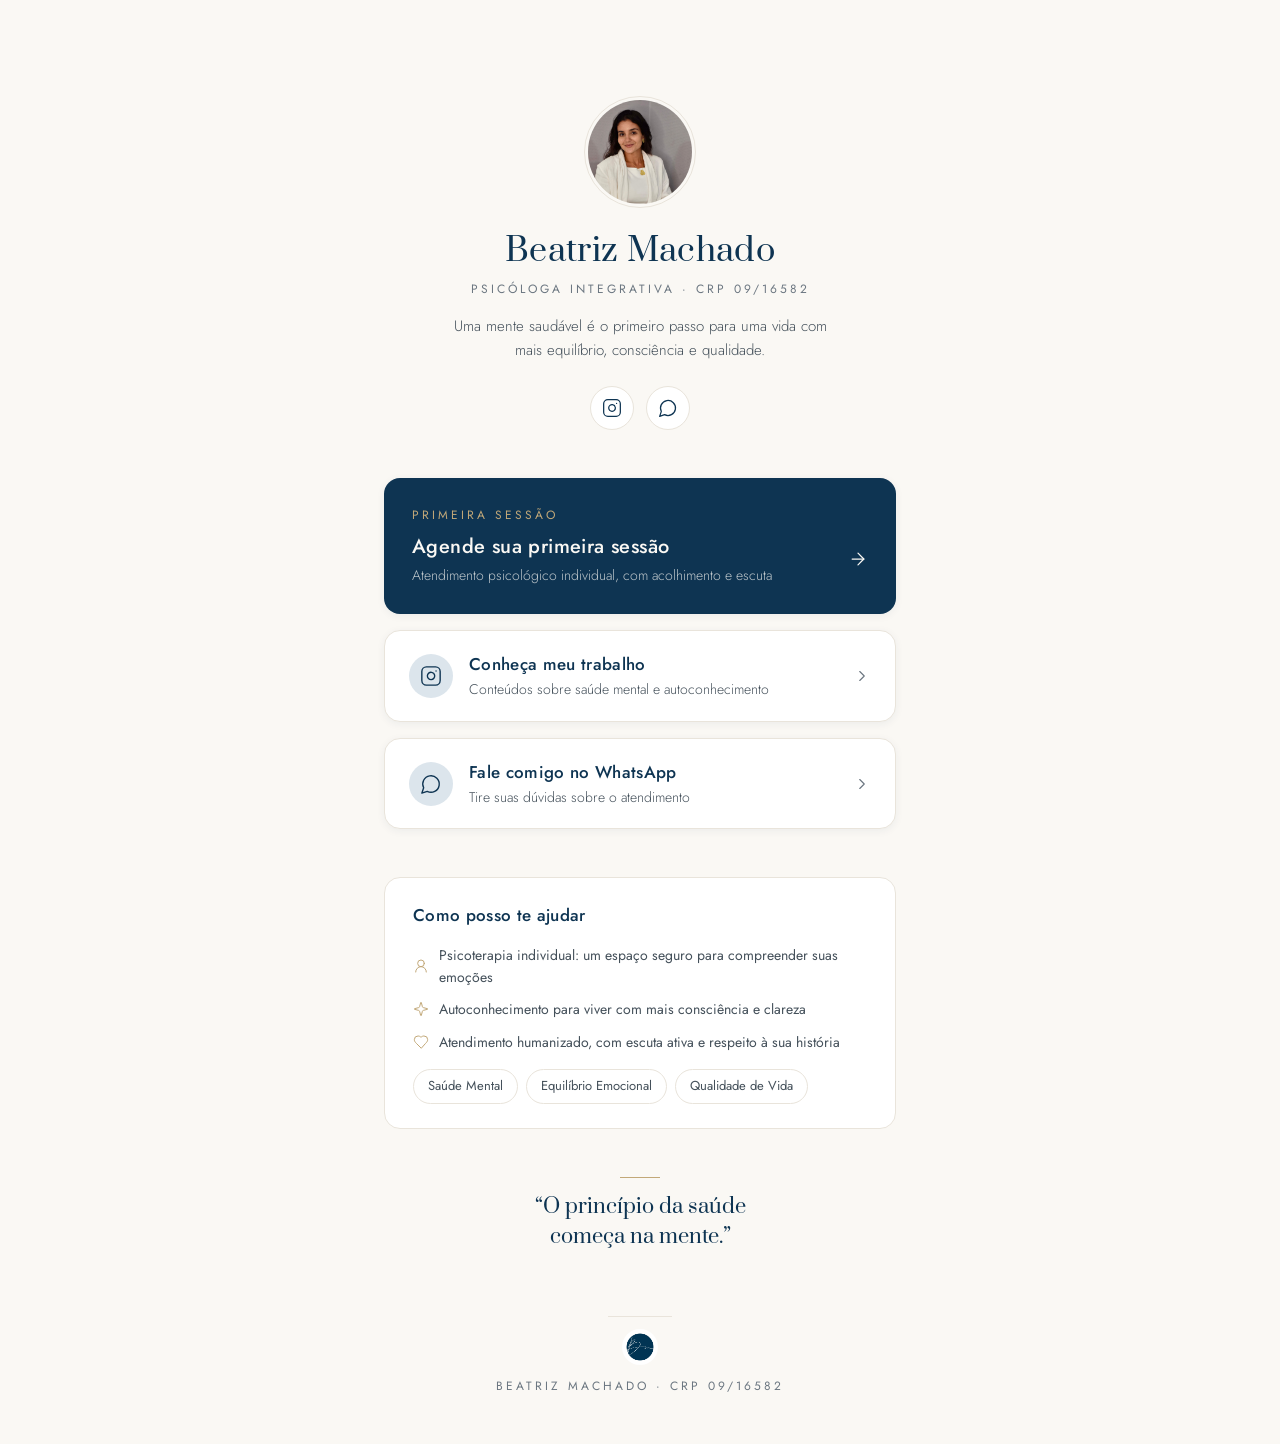
==== deploy/index.html @ 272bfee7 "Linktree Beatriz Machado: página de links, design system e materiais da marca - deploy/: versão está" ====
<!DOCTYPE html>
<html lang="pt-BR">
<head>
<meta charset="utf-8">
<meta name="viewport" content="width=device-width, initial-scale=1">
<!-- ============================================================
  ⚠️ ANTES DO DEPLOY, SUBSTITUA O WHATSAPP:
  busque por "5562999999999" e troque pelo número real
  com DDI + DDD (ex.: 5562912345678). Aparece 3x.
============================================================ -->
<title>Beatriz Machado · Psicóloga Integrativa</title>
<meta name="description" content="Psicóloga Integrativa que acredita que uma mente saudável é o primeiro passo para uma vida com mais equilíbrio, consciência e qualidade. Agende sua primeira sessão.">
<meta name="theme-color" content="#0E3452">
<meta property="og:type" content="website">
<meta property="og:title" content="Beatriz Machado · Psicóloga Integrativa">
<meta property="og:description" content="Uma mente saudável é o primeiro passo para uma vida com mais equilíbrio, consciência e qualidade. Agende sua primeira sessão.">
<meta property="og:image" content="assets/foto-1.jpeg">
<meta property="og:locale" content="pt_BR">
<link rel="icon" href="assets/logo-mark.jpeg" type="image/jpeg">
<link rel="preconnect" href="https://fonts.googleapis.com">
<link rel="preconnect" href="https://fonts.gstatic.com" crossorigin>
<link href="https://fonts.googleapis.com/css2?family=Prata&family=Jost:ital,wght@0,300;0,400;0,500;1,400&display=swap" rel="stylesheet">
<style>
  * { box-sizing: border-box; }
  body { margin: 0; background: #FAF8F4; font-family: 'Jost', sans-serif; color: #1F2A33; line-height: 1.6; }
  a { color: #0E3452; text-decoration: none; }
  main { max-width: 560px; margin: 0 auto; padding: 96px 24px 0; }

  @keyframes bmReveal { from { opacity: 0; transform: translateY(16px); } to { opacity: 1; transform: translateY(0); } }
  .reveal { animation: bmReveal 500ms cubic-bezier(0.25,0.1,0.25,1) both; }
  @media (prefers-reduced-motion: reduce) { * { animation: none !important; transition: none !important; } }

  /* Header */
  .bm-header { display: flex; flex-direction: column; align-items: center; text-align: center; }
  .bm-avatar { width: 112px; height: 112px; border-radius: 50%; padding: 3px; background: #FAF8F4; border: 1px solid #E9E4DB; }
  .bm-avatar img { width: 100%; height: 100%; border-radius: 50%; object-fit: cover; object-position: 50% 20%; }
  .bm-name { font-family: 'Prata', serif; font-weight: 400; font-size: 32px; line-height: 1.2; letter-spacing: 0.01em; color: #0E3452; margin: 24px 0 0; }
  .bm-caption { font-size: 12px; letter-spacing: 0.25em; text-transform: uppercase; color: #6B7680; margin: 10px 0 0; }
  .bm-bio { font-size: 15px; font-weight: 300; color: #44505A; margin: 14px 0 0; max-width: 400px; text-wrap: pretty; }

  /* Social buttons */
  .bm-socials { display: flex; gap: 12px; margin-top: 24px; }
  .bm-social { width: 44px; height: 44px; border-radius: 999px; border: 1px solid #E9E4DB; background: #FFFFFF; display: flex; align-items: center; justify-content: center; color: #0E3452; transition: background 200ms cubic-bezier(0.25,0.1,0.25,1), color 200ms, border-color 200ms; }
  .bm-social:hover { background: #0E3452; color: #FAF8F4; border-color: #0E3452; }

  /* CTA destaque */
  .bm-cta { display: block; margin-top: 48px; background: #0E3452; border-radius: 16px; padding: 28px; color: #FAF8F4; box-shadow: 0 2px 8px rgba(14,52,82,0.06); transition: transform 200ms cubic-bezier(0.25,0.1,0.25,1), box-shadow 200ms, background 200ms; }
  .bm-cta:hover { transform: translateY(-2px); box-shadow: 0 12px 32px rgba(14,52,82,0.14); background: #092539; color: #FAF8F4; }
  .bm-cta:active { transform: translateY(0) scale(0.99); }
  .bm-cta-kicker { margin: 0; font-size: 12px; letter-spacing: 0.25em; text-transform: uppercase; color: #C2A878; }
  .bm-cta-row { display: flex; align-items: center; justify-content: space-between; gap: 16px; margin-top: 8px; }
  .bm-cta-title { margin: 0; font-weight: 500; font-size: 20px; letter-spacing: 0.02em; line-height: 1.35; }
  .bm-cta-sub { margin: 4px 0 0; font-size: 14px; font-weight: 300; color: rgba(250,248,244,0.75); }

  /* Links */
  .bm-links { display: flex; flex-direction: column; gap: 16px; margin-top: 16px; }
  .bm-link { display: flex; align-items: center; gap: 16px; background: #FFFFFF; border: 1px solid #E9E4DB; border-radius: 16px; padding: 20px 24px; min-height: 76px; box-shadow: 0 2px 8px rgba(14,52,82,0.06); transition: transform 200ms cubic-bezier(0.25,0.1,0.25,1), box-shadow 200ms; }
  .bm-link:hover { transform: translateY(-2px); box-shadow: 0 6px 20px rgba(14,52,82,0.10); }
  .bm-link:active { transform: translateY(0) scale(0.99); }
  .bm-link-icon { width: 44px; height: 44px; border-radius: 999px; background: #DCE5EC; display: flex; align-items: center; justify-content: center; color: #0E3452; flex-shrink: 0; }
  .bm-link-body { flex: 1; min-width: 0; }
  .bm-link-title { display: block; font-weight: 500; font-size: 17px; letter-spacing: 0.02em; color: #0E3452; }
  .bm-link-desc { display: block; font-size: 14px; font-weight: 300; color: #44505A; }

  /* Card informativo */
  .bm-card { background: #FFFFFF; border: 1px solid #E9E4DB; border-radius: 16px; padding: 24px 28px; margin-top: 48px; }
  .bm-card-title { margin: 0; font-weight: 500; font-size: 17px; letter-spacing: 0.02em; color: #0E3452; }
  .bm-card-rows { display: flex; flex-direction: column; gap: 10px; margin-top: 14px; font-size: 14px; color: #44505A; }
  .bm-card-row { display: flex; align-items: center; gap: 10px; }
  .bm-card-row svg { flex-shrink: 0; }
  .bm-tags { display: flex; gap: 8px; margin-top: 16px; flex-wrap: wrap; }
  .bm-tag { font-size: 13px; padding: 6px 14px; border-radius: 999px; border: 1px solid #E9E4DB; color: #44505A; }

  /* Frase da marca */
  .bm-quote { display: flex; flex-direction: column; align-items: center; gap: 14px; margin-top: 48px; text-align: center; }
  .bm-quote-rule { width: 40px; height: 1px; background: #C2A878; }
  .bm-quote-text { margin: 0; font-family: 'Prata', serif; font-weight: 400; font-size: 20px; line-height: 1.5; color: #0E3452; max-width: 380px; text-wrap: balance; }

  /* Footer */
  .bm-footer { display: flex; flex-direction: column; align-items: center; gap: 12px; padding: 64px 0 48px; text-align: center; }
  .bm-footer-rule { width: 64px; height: 1px; background: #E9E4DB; }
  .bm-footer img { width: 36px; height: 36px; border-radius: 50%; object-fit: cover; }
  .bm-footer p { margin: 0; font-size: 12px; letter-spacing: 0.25em; text-transform: uppercase; color: #6B7680; }

  .d1 { animation-delay: 80ms; } .d2 { animation-delay: 160ms; } .d3 { animation-delay: 240ms; }
  .d4 { animation-delay: 400ms; } .d5 { animation-delay: 480ms; }
</style>
</head>
<body>
<main>

  <!-- Header -->
  <header class="bm-header reveal">
    <div class="bm-avatar">
      <img src="assets/foto-1.jpeg" alt="Beatriz Machado">
    </div>
    <h1 class="bm-name">Beatriz Machado</h1>
    <p class="bm-caption">Psicóloga Integrativa · CRP 09/16582</p>
    <p class="bm-bio">Uma mente saudável é o primeiro passo para uma vida com mais equilíbrio, consciência e qualidade.</p>
    <div class="bm-socials">
      <a class="bm-social" href="https://www.instagram.com/beatriz.machadoa/" target="_blank" rel="noopener" aria-label="Instagram">
        <svg width="20" height="20" viewBox="0 0 24 24" fill="none" stroke="currentColor" stroke-width="1.5" stroke-linecap="round" stroke-linejoin="round"><rect width="20" height="20" x="2" y="2" rx="5" ry="5"/><path d="M16 11.37A4 4 0 1 1 12.63 8 4 4 0 0 1 16 11.37z"/><line x1="17.5" x2="17.51" y1="6.5" y2="6.5"/></svg>
      </a>
      <a class="bm-social" href="https://wa.me/5562999999999" target="_blank" rel="noopener" aria-label="WhatsApp">
        <svg width="20" height="20" viewBox="0 0 24 24" fill="none" stroke="currentColor" stroke-width="1.5" stroke-linecap="round" stroke-linejoin="round"><path d="M7.9 20A9 9 0 1 0 4 16.1L2 22Z"/></svg>
      </a>
    </div>
  </header>

  <!-- CTA destaque -->
  <a class="bm-cta reveal d1" href="https://wa.me/5562999999999" target="_blank" rel="noopener">
    <p class="bm-cta-kicker">Primeira sessão</p>
    <div class="bm-cta-row">
      <div>
        <p class="bm-cta-title">Agende sua primeira sessão</p>
        <p class="bm-cta-sub">Atendimento psicológico individual, com acolhimento e escuta</p>
      </div>
      <svg width="20" height="20" viewBox="0 0 24 24" fill="none" stroke="currentColor" stroke-width="1.5" stroke-linecap="round" stroke-linejoin="round" style="flex-shrink: 0;"><path d="M5 12h14"/><path d="m12 5 7 7-7 7"/></svg>
    </div>
  </a>

  <!-- Links -->
  <nav class="bm-links">
    <a class="bm-link reveal d2" href="https://www.instagram.com/beatriz.machadoa/" target="_blank" rel="noopener">
      <span class="bm-link-icon">
        <svg width="22" height="22" viewBox="0 0 24 24" fill="none" stroke="currentColor" stroke-width="1.5" stroke-linecap="round" stroke-linejoin="round"><rect width="20" height="20" x="2" y="2" rx="5" ry="5"/><path d="M16 11.37A4 4 0 1 1 12.63 8 4 4 0 0 1 16 11.37z"/><line x1="17.5" x2="17.51" y1="6.5" y2="6.5"/></svg>
      </span>
      <span class="bm-link-body">
        <span class="bm-link-title">Conheça meu trabalho</span>
        <span class="bm-link-desc">Conteúdos sobre saúde mental e autoconhecimento</span>
      </span>
      <svg width="18" height="18" viewBox="0 0 24 24" fill="none" stroke="#6B7680" stroke-width="1.5" stroke-linecap="round" stroke-linejoin="round" style="flex-shrink: 0;"><path d="m9 18 6-6-6-6"/></svg>
    </a>
    <a class="bm-link reveal d3" href="https://wa.me/5562999999999" target="_blank" rel="noopener">
      <span class="bm-link-icon">
        <svg width="22" height="22" viewBox="0 0 24 24" fill="none" stroke="currentColor" stroke-width="1.5" stroke-linecap="round" stroke-linejoin="round"><path d="M7.9 20A9 9 0 1 0 4 16.1L2 22Z"/></svg>
      </span>
      <span class="bm-link-body">
        <span class="bm-link-title">Fale comigo no WhatsApp</span>
        <span class="bm-link-desc">Tire suas dúvidas sobre o atendimento</span>
      </span>
      <svg width="18" height="18" viewBox="0 0 24 24" fill="none" stroke="#6B7680" stroke-width="1.5" stroke-linecap="round" stroke-linejoin="round" style="flex-shrink: 0;"><path d="m9 18 6-6-6-6"/></svg>
    </a>
  </nav>

  <!-- Card informativo -->
  <section class="bm-card reveal d4">
    <p class="bm-card-title">Como posso te ajudar</p>
    <div class="bm-card-rows">
      <div class="bm-card-row">
        <svg width="16" height="16" viewBox="0 0 24 24" fill="none" stroke="#C2A878" stroke-width="1.5" stroke-linecap="round" stroke-linejoin="round"><circle cx="12" cy="8" r="5"/><path d="M20 21a8 8 0 0 0-16 0"/></svg>
        Psicoterapia individual: um espaço seguro para compreender suas emoções
      </div>
      <div class="bm-card-row">
        <svg width="16" height="16" viewBox="0 0 24 24" fill="none" stroke="#C2A878" stroke-width="1.5" stroke-linecap="round" stroke-linejoin="round"><path d="M9.937 15.5A2 2 0 0 0 8.5 14.063l-6.135-1.582a.5.5 0 0 1 0-.962L8.5 9.936A2 2 0 0 0 9.937 8.5l1.582-6.135a.5.5 0 0 1 .963 0L14.063 8.5A2 2 0 0 0 15.5 9.937l6.135 1.581a.5.5 0 0 1 0 .964L15.5 14.063a2 2 0 0 0-1.437 1.437l-1.582 6.135a.5.5 0 0 1-.963 0z"/></svg>
        Autoconhecimento para viver com mais consciência e clareza
      </div>
      <div class="bm-card-row">
        <svg width="16" height="16" viewBox="0 0 24 24" fill="none" stroke="#C2A878" stroke-width="1.5" stroke-linecap="round" stroke-linejoin="round"><path d="M19 14c1.49-1.46 3-3.21 3-5.5A5.5 5.5 0 0 0 16.5 3c-1.76 0-3 .5-4.5 2-1.5-1.5-2.74-2-4.5-2A5.5 5.5 0 0 0 2 8.5c0 2.3 1.5 4.05 3 5.5l7 7Z"/></svg>
        Atendimento humanizado, com escuta ativa e respeito à sua história
      </div>
    </div>
    <div class="bm-tags">
      <span class="bm-tag">Saúde Mental</span>
      <span class="bm-tag">Equilíbrio Emocional</span>
      <span class="bm-tag">Qualidade de Vida</span>
    </div>
  </section>

  <!-- Frase da marca -->
  <section class="bm-quote reveal d5">
    <div class="bm-quote-rule"></div>
    <p class="bm-quote-text">“O princípio da saúde começa na mente.”</p>
  </section>

  <!-- Footer -->
  <footer class="bm-footer">
    <div class="bm-footer-rule"></div>
    <img src="assets/logo-mark.jpeg" alt="">
    <p>Beatriz Machado · CRP 09/16582</p>
  </footer>
</main>
</body>
</html>
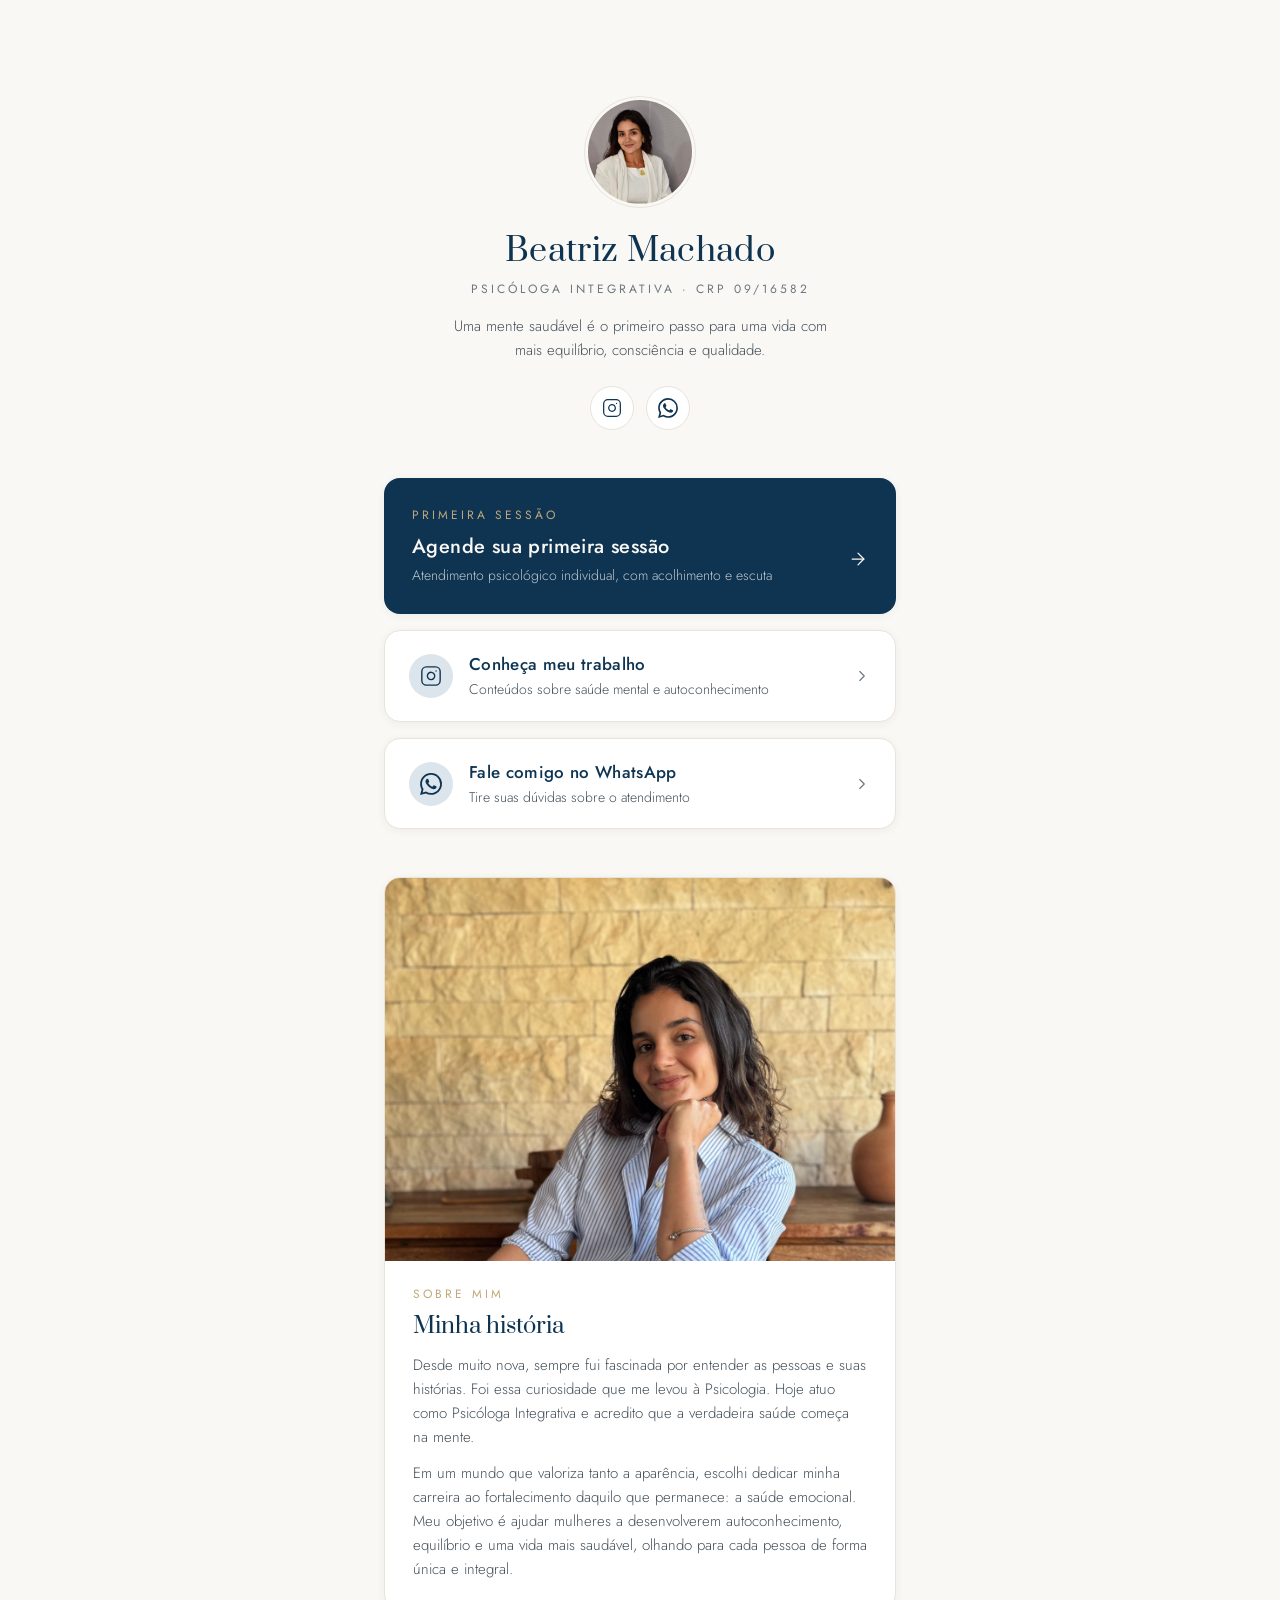
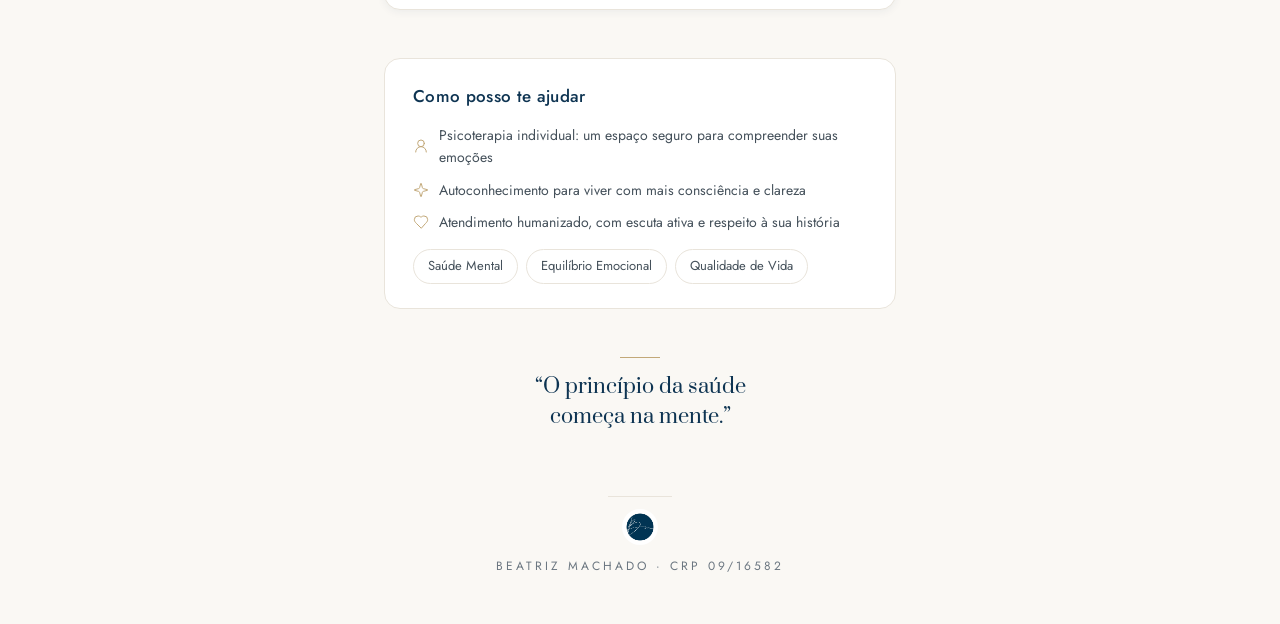
==== commit 0fea70ee: "Ícone oficial do WhatsApp + seção Minha história com foto e bio - Substitui o balão genérico pelo lo" ====
--- a/deploy/index.html
+++ b/deploy/index.html
@@ -62,6 +62,14 @@
   .bm-link-title { display: block; font-weight: 500; font-size: 17px; letter-spacing: 0.02em; color: #0E3452; }
   .bm-link-desc { display: block; font-size: 14px; font-weight: 300; color: #44505A; }
 
+  /* Sobre mim */
+  .bm-about { background: #FFFFFF; border: 1px solid #E9E4DB; border-radius: 16px; margin-top: 48px; overflow: hidden; box-shadow: 0 2px 8px rgba(14,52,82,0.06); }
+  .bm-about-photo { width: 100%; aspect-ratio: 4 / 3; object-fit: cover; object-position: 50% 28%; display: block; }
+  .bm-about-body { padding: 24px 28px 28px; }
+  .bm-about-kicker { margin: 0; font-size: 12px; letter-spacing: 0.25em; text-transform: uppercase; color: #C2A878; }
+  .bm-about-title { margin: 8px 0 0; font-family: 'Prata', serif; font-weight: 400; font-size: 22px; line-height: 1.3; color: #0E3452; }
+  .bm-about-text { margin: 12px 0 0; font-size: 15px; font-weight: 300; color: #44505A; text-wrap: pretty; }
+
   /* Card informativo */
   .bm-card { background: #FFFFFF; border: 1px solid #E9E4DB; border-radius: 16px; padding: 24px 28px; margin-top: 48px; }
   .bm-card-title { margin: 0; font-weight: 500; font-size: 17px; letter-spacing: 0.02em; color: #0E3452; }
@@ -83,7 +91,7 @@
   .bm-footer p { margin: 0; font-size: 12px; letter-spacing: 0.25em; text-transform: uppercase; color: #6B7680; }
 
   .d1 { animation-delay: 80ms; } .d2 { animation-delay: 160ms; } .d3 { animation-delay: 240ms; }
-  .d4 { animation-delay: 400ms; } .d5 { animation-delay: 480ms; }
+  .d4 { animation-delay: 400ms; } .d5 { animation-delay: 480ms; } .d6 { animation-delay: 560ms; }
 </style>
 </head>
 <body>
@@ -102,7 +110,7 @@
         <svg width="20" height="20" viewBox="0 0 24 24" fill="none" stroke="currentColor" stroke-width="1.5" stroke-linecap="round" stroke-linejoin="round"><rect width="20" height="20" x="2" y="2" rx="5" ry="5"/><path d="M16 11.37A4 4 0 1 1 12.63 8 4 4 0 0 1 16 11.37z"/><line x1="17.5" x2="17.51" y1="6.5" y2="6.5"/></svg>
       </a>
       <a class="bm-social" href="https://wa.me/5562999999999" target="_blank" rel="noopener" aria-label="WhatsApp">
-        <svg width="20" height="20" viewBox="0 0 24 24" fill="none" stroke="currentColor" stroke-width="1.5" stroke-linecap="round" stroke-linejoin="round"><path d="M7.9 20A9 9 0 1 0 4 16.1L2 22Z"/></svg>
+        <svg width="20" height="20" viewBox="0 0 24 24" fill="currentColor"><path d="M17.472 14.382c-.297-.149-1.758-.867-2.03-.967-.273-.099-.471-.148-.67.15-.197.297-.767.966-.94 1.164-.173.199-.347.223-.644.075-.297-.15-1.255-.463-2.39-1.475-.883-.788-1.48-1.761-1.653-2.059-.173-.297-.018-.458.13-.606.134-.133.298-.347.446-.52.149-.174.198-.298.298-.497.099-.198.05-.371-.025-.52-.075-.149-.669-1.612-.916-2.207-.242-.579-.487-.5-.669-.51-.173-.008-.371-.01-.57-.01-.198 0-.52.074-.792.372-.272.297-1.04 1.016-1.04 2.479 0 1.462 1.065 2.875 1.213 3.074.149.198 2.096 3.2 5.077 4.487.709.306 1.262.489 1.694.625.712.227 1.36.195 1.871.118.571-.085 1.758-.719 2.006-1.413.248-.694.248-1.289.173-1.413-.074-.124-.272-.198-.57-.347m-5.421 7.403h-.004a9.87 9.87 0 0 1-5.031-1.378l-.361-.214-3.741.982.998-3.648-.235-.374a9.86 9.86 0 0 1-1.51-5.26c.001-5.45 4.436-9.884 9.888-9.884 2.64 0 5.122 1.03 6.988 2.898a9.825 9.825 0 0 1 2.893 6.994c-.003 5.45-4.437 9.884-9.885 9.884m8.413-18.297A11.815 11.815 0 0 0 12.05 0C5.495 0 .16 5.335.157 11.892c0 2.096.547 4.142 1.588 5.945L.057 24l6.305-1.654a11.882 11.882 0 0 0 5.683 1.448h.005c6.554 0 11.89-5.335 11.893-11.893a11.821 11.821 0 0 0-3.48-8.413Z"/></svg>
       </a>
     </div>
   </header>
@@ -133,7 +141,7 @@
     </a>
     <a class="bm-link reveal d3" href="https://wa.me/5562999999999" target="_blank" rel="noopener">
       <span class="bm-link-icon">
-        <svg width="22" height="22" viewBox="0 0 24 24" fill="none" stroke="currentColor" stroke-width="1.5" stroke-linecap="round" stroke-linejoin="round"><path d="M7.9 20A9 9 0 1 0 4 16.1L2 22Z"/></svg>
+        <svg width="22" height="22" viewBox="0 0 24 24" fill="currentColor"><path d="M17.472 14.382c-.297-.149-1.758-.867-2.03-.967-.273-.099-.471-.148-.67.15-.197.297-.767.966-.94 1.164-.173.199-.347.223-.644.075-.297-.15-1.255-.463-2.39-1.475-.883-.788-1.48-1.761-1.653-2.059-.173-.297-.018-.458.13-.606.134-.133.298-.347.446-.52.149-.174.198-.298.298-.497.099-.198.05-.371-.025-.52-.075-.149-.669-1.612-.916-2.207-.242-.579-.487-.5-.669-.51-.173-.008-.371-.01-.57-.01-.198 0-.52.074-.792.372-.272.297-1.04 1.016-1.04 2.479 0 1.462 1.065 2.875 1.213 3.074.149.198 2.096 3.2 5.077 4.487.709.306 1.262.489 1.694.625.712.227 1.36.195 1.871.118.571-.085 1.758-.719 2.006-1.413.248-.694.248-1.289.173-1.413-.074-.124-.272-.198-.57-.347m-5.421 7.403h-.004a9.87 9.87 0 0 1-5.031-1.378l-.361-.214-3.741.982.998-3.648-.235-.374a9.86 9.86 0 0 1-1.51-5.26c.001-5.45 4.436-9.884 9.888-9.884 2.64 0 5.122 1.03 6.988 2.898a9.825 9.825 0 0 1 2.893 6.994c-.003 5.45-4.437 9.884-9.885 9.884m8.413-18.297A11.815 11.815 0 0 0 12.05 0C5.495 0 .16 5.335.157 11.892c0 2.096.547 4.142 1.588 5.945L.057 24l6.305-1.654a11.882 11.882 0 0 0 5.683 1.448h.005c6.554 0 11.89-5.335 11.893-11.893a11.821 11.821 0 0 0-3.48-8.413Z"/></svg>
       </span>
       <span class="bm-link-body">
         <span class="bm-link-title">Fale comigo no WhatsApp</span>
@@ -143,8 +151,19 @@
     </a>
   </nav>
 
+  <!-- Sobre mim -->
+  <section class="bm-about reveal d4">
+    <img class="bm-about-photo" src="assets/foto-2.jpeg" alt="Beatriz Machado sentada à mesa, sorrindo">
+    <div class="bm-about-body">
+      <p class="bm-about-kicker">Sobre mim</p>
+      <h2 class="bm-about-title">Minha história</h2>
+      <p class="bm-about-text">Desde muito nova, sempre fui fascinada por entender as pessoas e suas histórias. Foi essa curiosidade que me levou à Psicologia. Hoje atuo como Psicóloga Integrativa e acredito que a verdadeira saúde começa na mente.</p>
+      <p class="bm-about-text">Em um mundo que valoriza tanto a aparência, escolhi dedicar minha carreira ao fortalecimento daquilo que permanece: a saúde emocional. Meu objetivo é ajudar mulheres a desenvolverem autoconhecimento, equilíbrio e uma vida mais saudável, olhando para cada pessoa de forma única e integral.</p>
+    </div>
+  </section>
+
   <!-- Card informativo -->
-  <section class="bm-card reveal d4">
+  <section class="bm-card reveal d5">
     <p class="bm-card-title">Como posso te ajudar</p>
     <div class="bm-card-rows">
       <div class="bm-card-row">
@@ -168,7 +187,7 @@
   </section>
 
   <!-- Frase da marca -->
-  <section class="bm-quote reveal d5">
+  <section class="bm-quote reveal d6">
     <div class="bm-quote-rule"></div>
     <p class="bm-quote-text">“O princípio da saúde começa na mente.”</p>
   </section>
